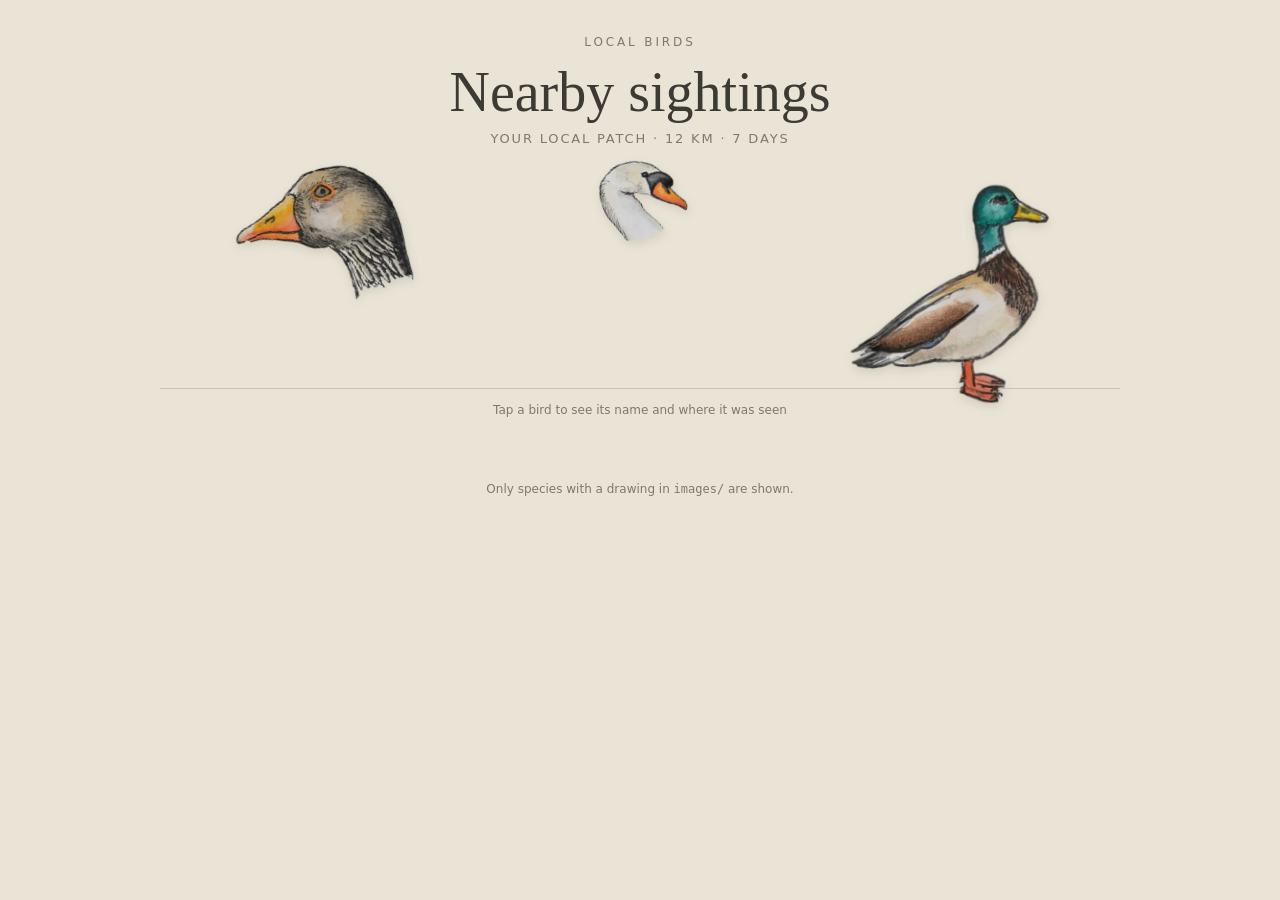
==== illustrations.html @ 3827c10f "update" ====
<!doctype html>
<html lang="en">
<head>
<meta charset="utf-8">
<meta name="viewport" content="width=device-width,initial-scale=1">
<title>Recent Birds — illustrated sightings</title>
<style>
  :root { --paper:#e9e4d6; --ink:#3b3a33; --muted:#7d7a6c; --line:#c9c3b0; }
  * { box-sizing:border-box; }
  body { margin:0; background:var(--paper); color:var(--ink); font-family:Georgia,"Times New Roman",serif; }
  header { text-align:center; padding:36px 16px 4px; }
  .kicker { font:500 12px/1 system-ui,sans-serif; letter-spacing:.24em; text-transform:uppercase; color:var(--muted); }
  h1 { font-weight:400; font-size:clamp(34px,6vw,56px); margin:12px 0 6px; }
  .sub { font:13px/1.4 system-ui,sans-serif; letter-spacing:.14em; text-transform:uppercase; color:var(--muted); }

  /* Height grows with the number of drawings; positions are set by the script */
  .sheet { position:relative; width:min(960px,94vw); margin:18px auto 0; min-height:200px; }
  .sheet button {
    position:absolute; background:none; border:0; padding:0; cursor:pointer;
    transform:translateX(var(--cx,0)) rotate(var(--r)) scaleX(var(--flip));
  }
  .sheet img {
    display:block; width:100%; height:auto; mix-blend-mode:multiply;
    filter:drop-shadow(0 4px 5px rgba(60,50,30,.12));
  }
  .sheet button[aria-pressed="true"] img, .sheet button:focus-visible img {
    filter:drop-shadow(0 0 4px rgba(60,50,30,.5)) drop-shadow(0 4px 5px rgba(60,50,30,.12));
  }

  .caption { width:min(960px,94vw); margin:8px auto 0; min-height:72px; text-align:center; padding:12px 8px; border-top:1px solid var(--line); }
  .caption .name { font-size:20px; }
  .caption .sci { font-style:italic; color:var(--muted); font-size:14px; }
  .caption .meta { font:12px/1.5 system-ui,sans-serif; color:var(--muted); margin-top:4px; }
  .caption .meta b { font-weight:500; color:var(--ink); }
  .caption .hint { font:12px/1.5 system-ui,sans-serif; color:var(--muted); }
  footer { text-align:center; font:12px/1.5 system-ui,sans-serif; color:var(--muted); padding:20px 16px 40px; }
</style>
</head>
<body>
<header>
  <div class="kicker">Local birds</div>
  <h1>Nearby sightings</h1>
  <div class="sub">Your local patch · 12 km · 7 days</div>
</header>

<main class="sheet" id="sheet" aria-live="polite"></main>
<section class="caption" id="caption"><div class="hint" id="hint">Loading sightings…</div></section>

<footer id="foot">Only species with a drawing in <code>images/</code> are shown.</footer>

<script>
// Paths are relative to this page, which sits at the project root. Serve the project (e.g. GitHub Pages or a local server);
// browsers block fetch() for files opened straight from disk.
const DATA_URL = 'data/sightings.json';
const IMG_DIR  = 'images/';
const COLS = 4;          // drawings per row
const ROW_H = 170;       // px between rows

// Show at most SHOW species.
// Order: new species first (first recorded in the last two days), then the longest
// absence before the latest return (absenceDays), then the latest sighting.
const SHOW = 24;
const NEW_WINDOW_MS = 2 * 24 * 60 * 60 * 1000;
const ts = s => Date.parse(String(s || '').replace(' ', 'T'));
function isNew(o) { return !!o.firstSeen && (Date.now() - ts(o.firstSeen)) < NEW_WINDOW_MS; }
function byPriority(a, b) {
  const n = Number(isNew(b)) - Number(isNew(a));
  if (n !== 0) return n;
  const ga = a.absenceDays ?? -1, gb = b.absenceDays ?? -1;   // no recorded absence sorts last
  if (ga !== gb) return gb - ga;
  return String(b.obsDt).localeCompare(String(a.obsDt));
}

const sheet = document.getElementById('sheet');
const caption = document.getElementById('caption');
const hint = document.getElementById('hint');
let active = null;

// Stable pseudo-random number per species, so the layout doesn't reshuffle on reload
function hash(s) { let h = 0; for (const c of s) h = (h * 31 + c.charCodeAt(0)) >>> 0; return h; }

function drawingExists(code) {
  return new Promise(resolve => {
    const im = new Image();
    im.onload = () => resolve(true);
    im.onerror = () => resolve(false);
    im.src = IMG_DIR + code + '.png';
  });
}

async function load() {
  try {
    const res = await fetch(DATA_URL, { cache: 'no-cache' });
    if (!res.ok) throw new Error('sightings returned ' + res.status);
    const data = await res.json();

    // Latest sighting per species
    const obs = (data.observations || []).slice().sort(byPriority);
    const seen = new Set();
    const unique = [];
    for (const o of obs) {
      if (!o.speciesCode || seen.has(o.speciesCode)) continue;
      seen.add(o.speciesCode);
      unique.push(o);
    }

    // Keep only species that have a drawing
    const checks = await Promise.all(unique.map(async o => (await drawingExists(o.speciesCode)) ? o : null));
    const items = checks.filter(Boolean).slice(0, SHOW);
    layout(items);

    hint.textContent = items.length
      ? 'Tap a bird to see its name and where it was seen'
      : 'No drawings yet for these sightings';
  } catch (e) {
    hint.textContent = 'Could not load sightings: ' + e.message;
  }
}

function layout(items) {
  sheet.innerHTML = '';
  const rows = Math.max(1, Math.ceil(items.length / COLS));
  sheet.style.height = (rows * ROW_H + 40) + 'px';

  items.forEach((o, i) => {
    const h = hash(o.speciesCode);
    const row = Math.floor(i / COLS);
    const inRow = Math.min(COLS, items.length - row * COLS);   // items in this row
    const k = i % COLS;                                        // position within the row
    const slot = 100 / inRow;
    const cx = (k + 0.5) * slot;                               // centre of this slot, %
    const jx = (h % 31) - 15;                    // px jitter
    const jy = ((h >> 5) % 41) - 20;             // px jitter
    const w = 20 + ((h >> 10) % 11);             // width as % of the sheet, 20–30
    const r = ((h >> 14) % 17) - 8;              // tilt in degrees
    const flip = (h >> 18) % 2 ? -1 : 1;

    const btn = document.createElement('button');
    btn.type = 'button';
    btn.setAttribute('aria-label', o.comName || o.speciesCode);
    btn.setAttribute('aria-pressed', 'false');
    btn.style.cssText =
      `left:${cx}%;` +
      `top:${row * ROW_H + jy + 20}px;` +
      `width:${w}%;` +
      `--r:${r}deg;--flip:${flip};--cx:-50%;z-index:${i};`;

    const img = document.createElement('img');
    img.src = IMG_DIR + o.speciesCode + '.png';
    img.alt = '';
    btn.append(img);
    btn.onclick = () => show(o, btn);
    sheet.append(btn);
  });
}

function show(o, btn) {
  if (active) active.setAttribute('aria-pressed', 'false');
  active = btn;
  btn.setAttribute('aria-pressed', 'true');
  const when = o.obsDt ? new Date(o.obsDt.replace(' ', 'T')).toLocaleString('en-GB', { day: 'numeric', month: 'short', hour: '2-digit', minute: '2-digit' }) : '';
  caption.innerHTML =
    `<div class="name"></div><div class="sci"></div><div class="meta"><b></b> · <span></span></div>`;
  caption.querySelector('.name').textContent = o.comName || '';
  caption.querySelector('.sci').textContent = o.sciName || '';
  caption.querySelector('.meta b').textContent = (o.locName || '').split(',')[0].trim();
  caption.querySelector('.meta span').textContent = when + (isNew(o) ? ' · new' : '');
}

load();
</script>
</body>
</html>
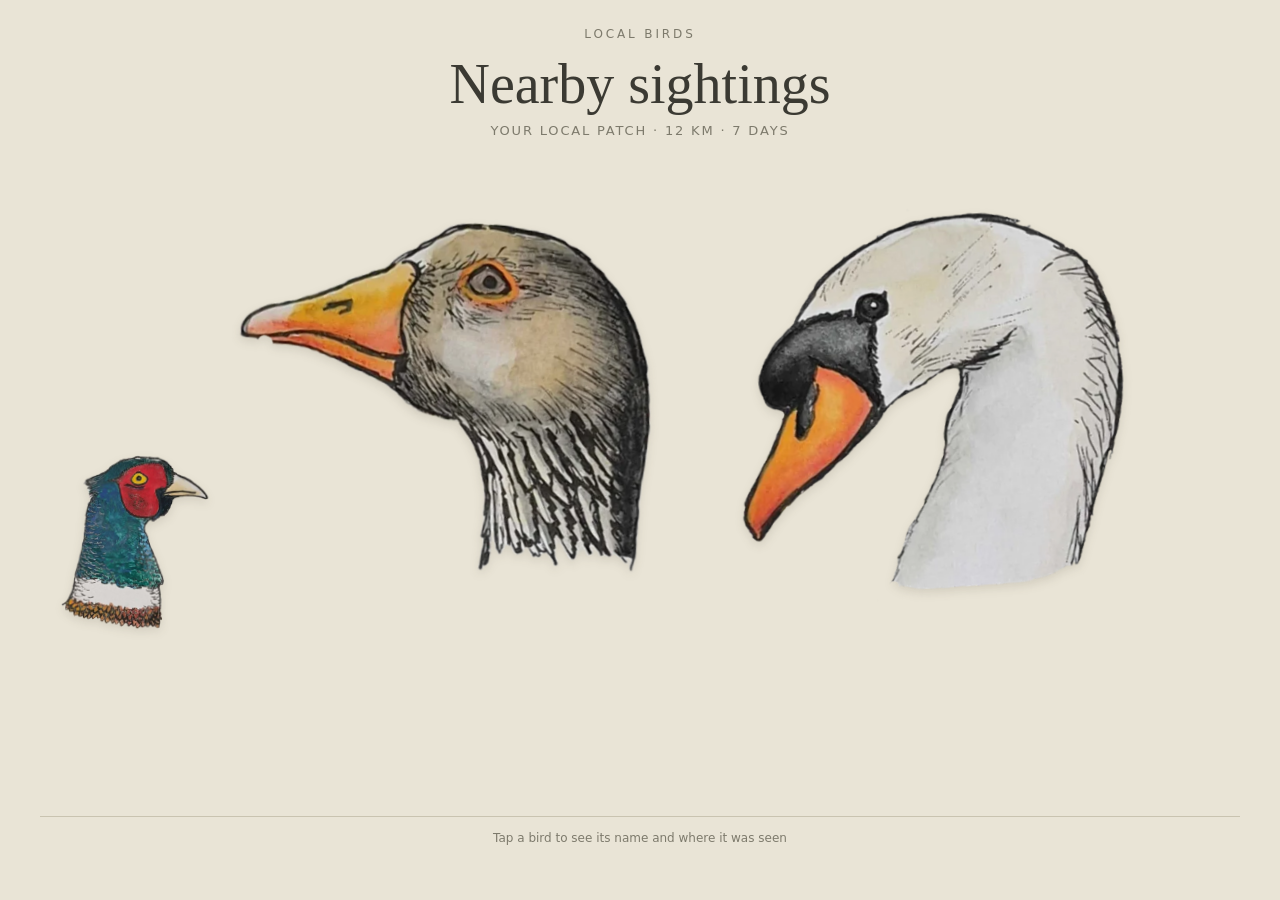
==== commit 458957fe: "clustered illustrations" ====
--- a/illustrations.html
+++ b/illustrations.html
@@ -7,33 +7,41 @@
 <style>
   :root { --paper:#e9e4d6; --ink:#3b3a33; --muted:#7d7a6c; --line:#c9c3b0; }
   * { box-sizing:border-box; }
-  body { margin:0; background:var(--paper); color:var(--ink); font-family:Georgia,"Times New Roman",serif; }
-  header { text-align:center; padding:36px 16px 4px; }
+  html, body { height:100%; }
+  body {
+    margin:0; background:var(--paper); color:var(--ink); font-family:Georgia,"Times New Roman",serif;
+    display:flex; flex-direction:column; min-height:100vh; min-height:100dvh;
+  }
+  header { text-align:center; padding:28px 16px 4px; flex:none; }
   .kicker { font:500 12px/1 system-ui,sans-serif; letter-spacing:.24em; text-transform:uppercase; color:var(--muted); }
   h1 { font-weight:400; font-size:clamp(34px,6vw,56px); margin:12px 0 6px; }
   .sub { font:13px/1.4 system-ui,sans-serif; letter-spacing:.14em; text-transform:uppercase; color:var(--muted); }
 
-  /* Height grows with the number of drawings; positions are set by the script */
-  .sheet { position:relative; width:min(960px,94vw); margin:18px auto 0; min-height:200px; }
+  /* The sheet takes the remaining height and width; the script lays the drawings out to fit it */
+  .sheet { position:relative; flex:1; width:min(1200px,96vw); margin:8px auto 0; min-height:240px; }
   .sheet button {
     position:absolute; background:none; border:0; padding:0; cursor:pointer;
-    transform:translateX(var(--cx,0)) rotate(var(--r)) scaleX(var(--flip));
+    transform:rotate(var(--r)); text-align:center;
   }
   .sheet img {
     display:block; width:100%; height:auto; mix-blend-mode:multiply;
     filter:drop-shadow(0 4px 5px rgba(60,50,30,.12));
-  }
+    transform:scaleX(var(--flip));
+  }
+
   .sheet button[aria-pressed="true"] img, .sheet button:focus-visible img {
     filter:drop-shadow(0 0 4px rgba(60,50,30,.5)) drop-shadow(0 4px 5px rgba(60,50,30,.12));
   }
 
-  .caption { width:min(960px,94vw); margin:8px auto 0; min-height:72px; text-align:center; padding:12px 8px; border-top:1px solid var(--line); }
+  /* Name and link sit at the bottom of the page */
+  .caption { flex:none; width:min(1200px,96vw); margin:0 auto; min-height:84px; text-align:center; padding:12px 8px 18px; border-top:1px solid var(--line); }
   .caption .name { font-size:20px; }
+  .caption .name a { color:inherit; text-decoration:none; border-bottom:1px dotted var(--muted); }
+  .caption .name a:hover { border-bottom-style:solid; }
   .caption .sci { font-style:italic; color:var(--muted); font-size:14px; }
   .caption .meta { font:12px/1.5 system-ui,sans-serif; color:var(--muted); margin-top:4px; }
   .caption .meta b { font-weight:500; color:var(--ink); }
   .caption .hint { font:12px/1.5 system-ui,sans-serif; color:var(--muted); }
-  footer { text-align:center; font:12px/1.5 system-ui,sans-serif; color:var(--muted); padding:20px 16px 40px; }
 </style>
 </head>
 <body>
@@ -46,23 +54,18 @@
 <main class="sheet" id="sheet" aria-live="polite"></main>
 <section class="caption" id="caption"><div class="hint" id="hint">Loading sightings…</div></section>
 
-<footer id="foot">Only species with a drawing in <code>images/</code> are shown.</footer>
-
 <script>
-// Paths are relative to this page, which sits at the project root. Serve the project (e.g. GitHub Pages or a local server);
-// browsers block fetch() for files opened straight from disk.
+// Paths are relative to this page, which sits at the project root. Serve the project
+// (GitHub Pages or a local server); browsers block fetch() for files opened straight from disk.
 const DATA_URL = 'data/sightings.json';
 const IMG_DIR  = 'images/';
-const COLS = 4;          // drawings per row
-const ROW_H = 170;       // px between rows
-
-// Show at most SHOW species.
+const MAX_BIRDS = 24;       // species shown on the page
+
+// Show at most MAX_BIRDS species.
 // Order: new species first (first recorded in the last two days), then the longest
 // absence before the latest return (absenceDays), then the latest sighting.
-const SHOW = 24;
 const NEW_WINDOW_MS = 2 * 24 * 60 * 60 * 1000;
-const ts = s => Date.parse(String(s || '').replace(' ', 'T'));
-function isNew(o) { return !!o.firstSeen && (Date.now() - ts(o.firstSeen)) < NEW_WINDOW_MS; }
+function isNew(o) { return !!o.firstSeen && (Date.now() - Date.parse(String(o.firstSeen).replace(' ', 'T'))) < NEW_WINDOW_MS; }
 function byPriority(a, b) {
   const n = Number(isNew(b)) - Number(isNew(a));
   if (n !== 0) return n;
@@ -74,6 +77,7 @@
 const sheet = document.getElementById('sheet');
 const caption = document.getElementById('caption');
 const hint = document.getElementById('hint');
+let items = [];
 let active = null;
 
 // Stable pseudo-random number per species, so the layout doesn't reshuffle on reload
@@ -84,7 +88,7 @@
     const im = new Image();
     im.onload = () => resolve(true);
     im.onerror = () => resolve(false);
-    im.src = IMG_DIR + code + '.png';
+    im.src = IMG_DIR + code + '.webp';
   });
 }
 
@@ -94,20 +98,17 @@
     if (!res.ok) throw new Error('sightings returned ' + res.status);
     const data = await res.json();
 
-    // Latest sighting per species
-    const obs = (data.observations || []).slice().sort(byPriority);
+    // One entry per species (the job already does this; guard anyway), in priority order
     const seen = new Set();
-    const unique = [];
-    for (const o of obs) {
-      if (!o.speciesCode || seen.has(o.speciesCode)) continue;
-      seen.add(o.speciesCode);
-      unique.push(o);
-    }
-
-    // Keep only species that have a drawing
+    const unique = (data.observations || [])
+      .filter(o => o.speciesCode)
+      .slice().sort(byPriority)
+      .filter(o => !seen.has(o.speciesCode) && seen.add(o.speciesCode));
+
+    // Keep only species that have a drawing, up to MAX_BIRDS
     const checks = await Promise.all(unique.map(async o => (await drawingExists(o.speciesCode)) ? o : null));
-    const items = checks.filter(Boolean).slice(0, SHOW);
-    layout(items);
+    items = checks.filter(Boolean).slice(0, MAX_BIRDS);
+    layout();
 
     hint.textContent = items.length
       ? 'Tap a bird to see its name and where it was seen'
@@ -117,36 +118,63 @@
   }
 }
 
-function layout(items) {
+// Seeded random numbers, so each species always gets the same place for the same window size
+function rng(seed) {
+  let x = seed || 1;
+  return () => { x = (x * 1664525 + 1013904223) >>> 0; return x / 4294967296; };
+}
+
+// Poster layout: birds of varied sizes, scattered with no overlap.
+// Each bird tries many spots; if none is free, it shrinks slightly and tries again.
+function layout() {
   sheet.innerHTML = '';
-  const rows = Math.max(1, Math.ceil(items.length / COLS));
-  sheet.style.height = (rows * ROW_H + 40) + 'px';
+  const n = items.length;
+  if (!n) return;
+  const W = sheet.clientWidth, H = sheet.clientHeight;
+  if (!W || !H) return;
+
+  const margin = 6;
+  const base = Math.sqrt((W * H) / n) * 0.95;      // typical width for an even spread
+  const placed = [];                               // boxes already used: {x, y, w, h}
+  const hits = (x, y, w, h) => placed.some(p =>
+    x < p.x + p.w && x + w > p.x && y < p.y + p.h && y + h > p.y);
 
   items.forEach((o, i) => {
     const h = hash(o.speciesCode);
-    const row = Math.floor(i / COLS);
-    const inRow = Math.min(COLS, items.length - row * COLS);   // items in this row
-    const k = i % COLS;                                        // position within the row
-    const slot = 100 / inRow;
-    const cx = (k + 0.5) * slot;                               // centre of this slot, %
-    const jx = (h % 31) - 15;                    // px jitter
-    const jy = ((h >> 5) % 41) - 20;             // px jitter
-    const w = 20 + ((h >> 10) % 11);             // width as % of the sheet, 20–30
-    const r = ((h >> 14) % 17) - 8;              // tilt in degrees
-    const flip = (h >> 18) % 2 ? -1 : 1;
+    const rand = rng(h);
+    // Size: earlier (newer / longer-absent) birds a little larger, plus natural variation
+    let w = Math.min(base * (i < 3 ? 1.2 : 1) * (0.78 + rand() * 0.45), W * 0.42);
+    const r = (rand() * 14) - 7;                   // tilt, degrees
+    const flip = rand() < 0.5 ? -1 : 1;
+
+    let spot = null;
+    for (let shrink = 0; shrink < 12 && !spot; shrink++) {
+      const boxH = w * 1.35;                       // drawing height, generous estimate so birds never touch
+      const maxX = W - w - margin, maxY = H - boxH - margin;
+      if (maxX <= margin || maxY <= margin) { w *= 0.92; continue; }
+      for (let t = 0; t < 300 && !spot; t++) {
+        const x = margin + rand() * (maxX - margin);
+        const y = margin + rand() * (maxY - margin);
+        if (!hits(x, y, w, boxH)) spot = { x, y, h: boxH };
+      }
+      if (!spot) w *= 0.92;                        // no room at this size: shrink and retry
+    }
+    if (!spot) return;                             // sheet is full; leave the rest off
+    placed.push({ x: spot.x, y: spot.y, w, h: spot.h });
 
     const btn = document.createElement('button');
     btn.type = 'button';
     btn.setAttribute('aria-label', o.comName || o.speciesCode);
     btn.setAttribute('aria-pressed', 'false');
-    btn.style.cssText =
-      `left:${cx}%;` +
-      `top:${row * ROW_H + jy + 20}px;` +
-      `width:${w}%;` +
-      `--r:${r}deg;--flip:${flip};--cx:-50%;z-index:${i};`;
+    btn.style.left = spot.x + 'px';
+    btn.style.top = spot.y + 'px';
+    btn.style.width = w + 'px';
+    btn.style.setProperty('--r', r + 'deg');
+    btn.style.setProperty('--flip', flip);
+    btn.style.zIndex = i;
 
     const img = document.createElement('img');
-    img.src = IMG_DIR + o.speciesCode + '.png';
+    img.src = IMG_DIR + o.speciesCode + '.webp';
     img.alt = '';
     btn.append(img);
     btn.onclick = () => show(o, btn);
@@ -161,13 +189,25 @@
   const when = o.obsDt ? new Date(o.obsDt.replace(' ', 'T')).toLocaleString('en-GB', { day: 'numeric', month: 'short', hour: '2-digit', minute: '2-digit' }) : '';
   caption.innerHTML =
     `<div class="name"></div><div class="sci"></div><div class="meta"><b></b> · <span></span></div>`;
-  caption.querySelector('.name').textContent = o.comName || '';
+  const link = document.createElement('a');
+  link.href = 'https://ebird.org/species/' + encodeURIComponent(o.speciesCode);
+  link.target = '_blank';
+  link.rel = 'noopener noreferrer';
+  link.textContent = o.comName || '';
+  caption.querySelector('.name').append(link);
   caption.querySelector('.sci').textContent = o.sciName || '';
   caption.querySelector('.meta b').textContent = (o.locName || '').split(',')[0].trim();
   caption.querySelector('.meta span').textContent = when + (isNew(o) ? ' · new' : '');
 }
 
+// Re-layout when the window changes shape (rotation, resize)
+let resizeTimer;
+new ResizeObserver(() => {
+  clearTimeout(resizeTimer);
+  resizeTimer = setTimeout(layout, 120);
+}).observe(sheet);
+
 load();
 </script>
 </body>
-</html>
+</html>
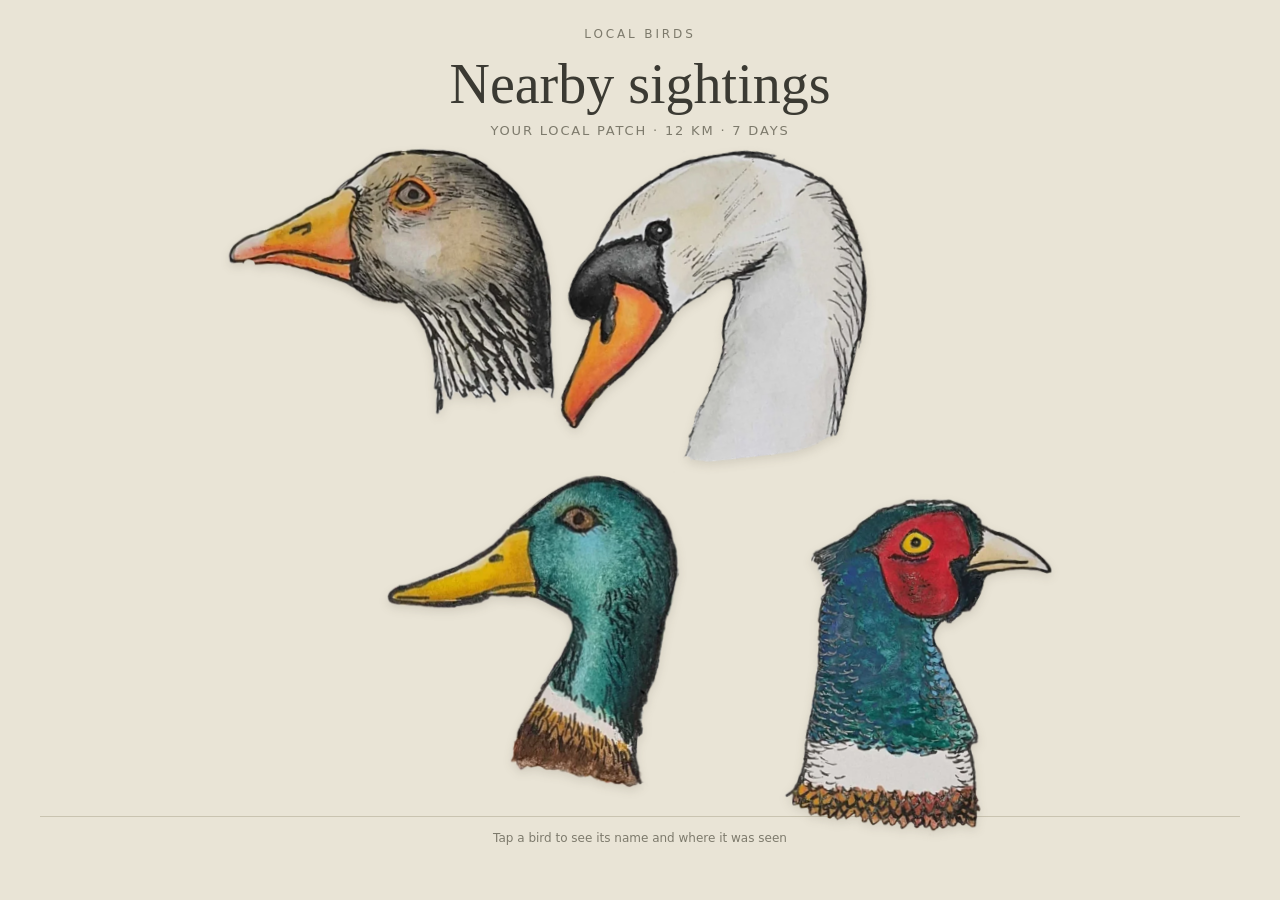
==== commit ba29c01d: "hex grid" ====
--- a/illustrations.html
+++ b/illustrations.html
@@ -124,8 +124,9 @@
   return () => { x = (x * 1664525 + 1013904223) >>> 0; return x / 4294967296; };
 }
 
-// Poster layout: birds of varied sizes, scattered with no overlap.
-// Each bird tries many spots; if none is free, it shrinks slightly and tries again.
+// Hex layout: birds sit on a hexagonal grid (alternate rows offset by half a cell),
+// so they nest like tiles. Each bird is varied in size, tilt and position a little
+// so the sheet still looks hand-placed.
 function layout() {
   sheet.innerHTML = '';
   const n = items.length;
@@ -133,41 +134,39 @@
   const W = sheet.clientWidth, H = sheet.clientHeight;
   if (!W || !H) return;
 
-  const margin = 6;
-  const base = Math.sqrt((W * H) / n) * 0.95;      // typical width for an even spread
-  const placed = [];                               // boxes already used: {x, y, w, h}
-  const hits = (x, y, w, h) => placed.some(p =>
-    x < p.x + p.w && x + w > p.x && y < p.y + p.h && y + h > p.y);
+  const ROW = Math.sqrt(3) / 2;                    // vertical spacing of a hex grid, in cell widths
+  // Pick the row count that makes the grid cell (d) largest for this window
+  let best = { d: 0, rows: 1, cols: n };
+  for (let rows = 1; rows <= n; rows++) {
+    const cols = Math.ceil(n / rows);
+    const d = Math.min(W / (cols + 0.5), H / ((rows - 1) * ROW + 1));
+    if (d > best.d) best = { d, rows, cols };
+  }
+  const { d, rows, cols } = best;
+  const gridW = (cols + 0.5) * d, gridH = ((rows - 1) * ROW + 1) * d;
+  const x0 = (W - gridW) / 2, y0 = (H - gridH) / 2;
 
   items.forEach((o, i) => {
     const h = hash(o.speciesCode);
     const rand = rng(h);
-    // Size: earlier (newer / longer-absent) birds a little larger, plus natural variation
-    let w = Math.min(base * (i < 3 ? 1.2 : 1) * (0.78 + rand() * 0.45), W * 0.42);
+    const row = Math.floor(i / cols);
+    const k = i % cols;
+    const rowCount = Math.min(cols, n - row * cols);
+    const shift = (row % 2) * d / 2;               // offset alternate rows
+    const centreRow = (cols - rowCount) * d / 2;   // centre a short last row
+    // Size varies around the cell; the first few (newest / longest absent) a little larger
+    const w = d * (i < 3 ? 1.02 : 0.9) * (0.9 + rand() * 0.15);
+    const cx = x0 + (k + 0.5) * d + shift + centreRow + (rand() - 0.5) * d * 0.16;
+    const cy = y0 + d / 2 + row * ROW * d + (rand() - 0.5) * d * 0.16;
     const r = (rand() * 14) - 7;                   // tilt, degrees
     const flip = rand() < 0.5 ? -1 : 1;
-
-    let spot = null;
-    for (let shrink = 0; shrink < 12 && !spot; shrink++) {
-      const boxH = w * 1.35;                       // drawing height, generous estimate so birds never touch
-      const maxX = W - w - margin, maxY = H - boxH - margin;
-      if (maxX <= margin || maxY <= margin) { w *= 0.92; continue; }
-      for (let t = 0; t < 300 && !spot; t++) {
-        const x = margin + rand() * (maxX - margin);
-        const y = margin + rand() * (maxY - margin);
-        if (!hits(x, y, w, boxH)) spot = { x, y, h: boxH };
-      }
-      if (!spot) w *= 0.92;                        // no room at this size: shrink and retry
-    }
-    if (!spot) return;                             // sheet is full; leave the rest off
-    placed.push({ x: spot.x, y: spot.y, w, h: spot.h });
 
     const btn = document.createElement('button');
     btn.type = 'button';
     btn.setAttribute('aria-label', o.comName || o.speciesCode);
     btn.setAttribute('aria-pressed', 'false');
-    btn.style.left = spot.x + 'px';
-    btn.style.top = spot.y + 'px';
+    btn.style.left = (cx - w / 2) + 'px';
+    btn.style.top = (cy - w * 0.6) + 'px';         // drawings are about 1.2 times as tall as wide
     btn.style.width = w + 'px';
     btn.style.setProperty('--r', r + 'deg');
     btn.style.setProperty('--flip', flip);
@@ -210,4 +209,4 @@
 load();
 </script>
 </body>
-</html>+</html>
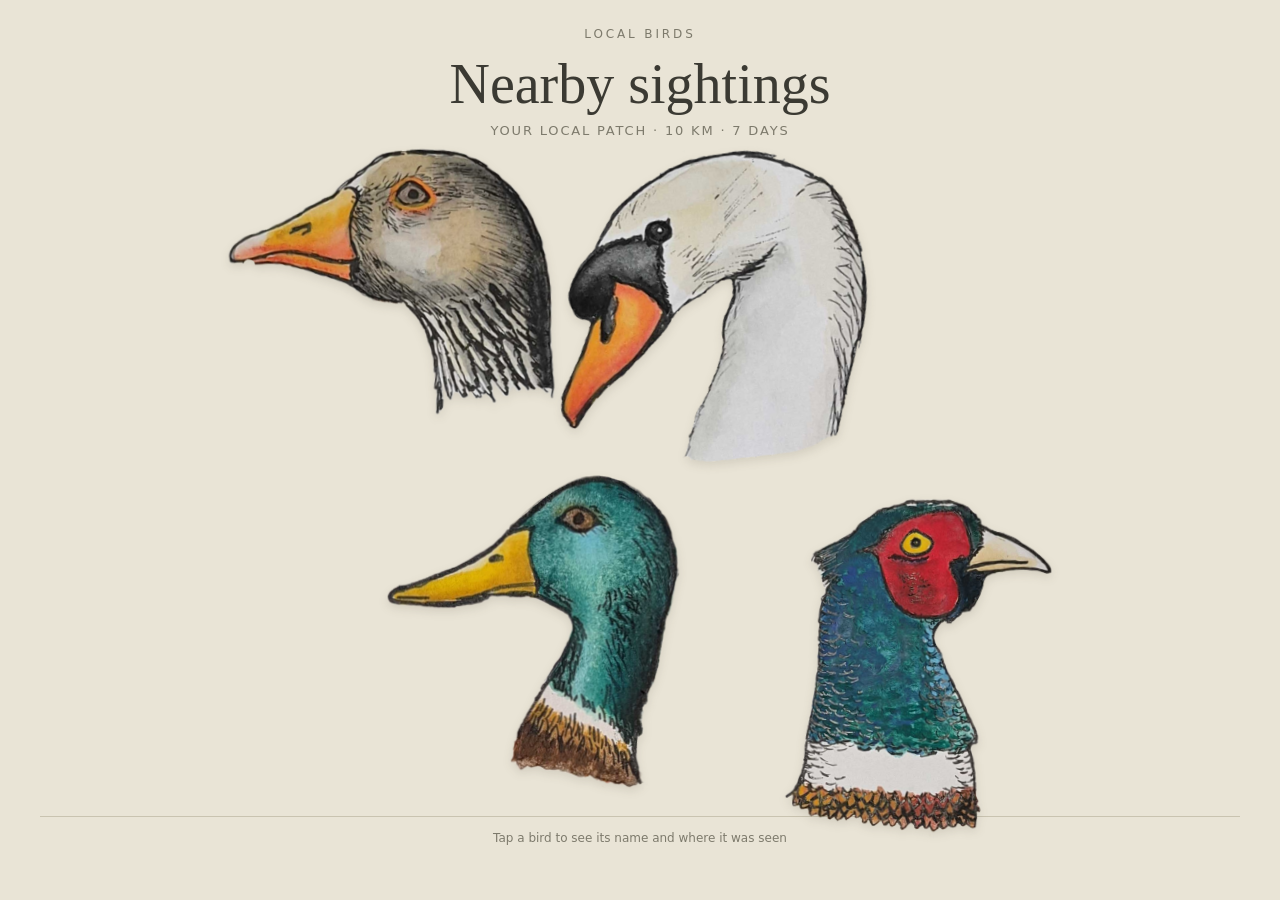
==== commit bb6a2178: "update" ====
--- a/illustrations.html
+++ b/illustrations.html
@@ -48,7 +48,7 @@
 <header>
   <div class="kicker">Local birds</div>
   <h1>Nearby sightings</h1>
-  <div class="sub">Your local patch · 12 km · 7 days</div>
+  <div class="sub">Your local patch · 10 km · 7 days</div>
 </header>
 
 <main class="sheet" id="sheet" aria-live="polite"></main>
@@ -62,15 +62,16 @@
 const MAX_BIRDS = 24;       // species shown on the page
 
 // Show at most MAX_BIRDS species.
-// Order: new species first (first recorded in the last two days), then the longest
-// absence before the latest return (absenceDays), then the latest sighting.
+// Order: no previous sighting first, then the longest gap since the previous sighting
+// (absenceDays), then the latest sighting.
 const NEW_WINDOW_MS = 2 * 24 * 60 * 60 * 1000;
 function isNew(o) { return !!o.firstSeen && (Date.now() - Date.parse(String(o.firstSeen).replace(' ', 'T'))) < NEW_WINDOW_MS; }
 function byPriority(a, b) {
-  const n = Number(isNew(b)) - Number(isNew(a));
-  if (n !== 0) return n;
-  const ga = a.absenceDays ?? -1, gb = b.absenceDays ?? -1;   // no recorded absence sorts last
-  if (ga !== gb) return gb - ga;
+  // No previous sighting (absenceDays null) comes first, then the longest gap since the
+  // previous sighting, then the most recent sighting.
+  const ga = a.absenceDays == null ? Infinity : a.absenceDays;
+  const gb = b.absenceDays == null ? Infinity : b.absenceDays;
+  if (ga !== gb) return gb > ga ? 1 : -1;
   return String(b.obsDt).localeCompare(String(a.obsDt));
 }
 
@@ -88,7 +89,7 @@
     const im = new Image();
     im.onload = () => resolve(true);
     im.onerror = () => resolve(false);
-    im.src = IMG_DIR + code + '.webp';
+    im.src = IMG_DIR + code + '.png';
   });
 }
 
@@ -173,7 +174,7 @@
     btn.style.zIndex = i;
 
     const img = document.createElement('img');
-    img.src = IMG_DIR + o.speciesCode + '.webp';
+    img.src = IMG_DIR + o.speciesCode + '.png';
     img.alt = '';
     btn.append(img);
     btn.onclick = () => show(o, btn);
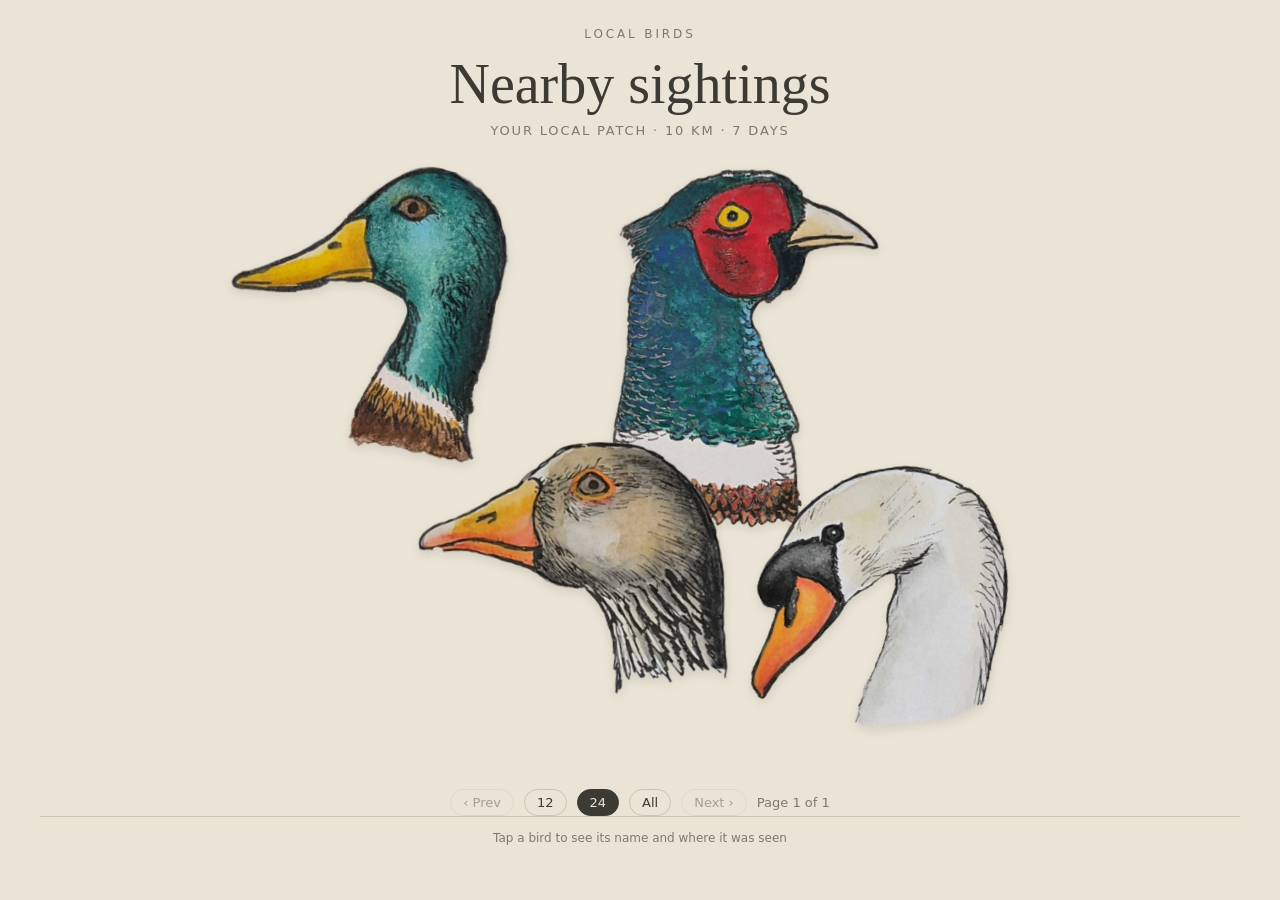
==== commit 6eaa2cfe: "pagination" ====
--- a/illustrations.html
+++ b/illustrations.html
@@ -42,6 +42,12 @@
   .caption .meta { font:12px/1.5 system-ui,sans-serif; color:var(--muted); margin-top:4px; }
   .caption .meta b { font-weight:500; color:var(--ink); }
   .caption .hint { font:12px/1.5 system-ui,sans-serif; color:var(--muted); }
+  .pager { flex:none; display:flex; justify-content:center; align-items:center; gap:10px; flex-wrap:wrap;
+    font:13px/1 system-ui,sans-serif; color:var(--muted); padding:6px 8px 0; }
+  .pager button { background:none; border:1px solid var(--line); border-radius:999px; padding:6px 12px;
+    font:inherit; color:var(--ink); cursor:pointer; }
+  .pager button[aria-pressed="true"] { background:var(--ink); color:var(--paper); border-color:var(--ink); }
+  .pager button:disabled { opacity:.4; cursor:default; }
 </style>
 </head>
 <body>
@@ -52,6 +58,7 @@
 </header>
 
 <main class="sheet" id="sheet" aria-live="polite"></main>
+<nav class="pager" id="pager" aria-label="Pagination"></nav>
 <section class="caption" id="caption"><div class="hint" id="hint">Loading sightings…</div></section>
 
 <script>
@@ -59,9 +66,8 @@
 // (GitHub Pages or a local server); browsers block fetch() for files opened straight from disk.
 const DATA_URL = 'data/sightings.json';
 const IMG_DIR  = 'images/';
-const MAX_BIRDS = 24;       // species shown on the page
-
-// Show at most MAX_BIRDS species.
+
+// Every species with a drawing is ranked here; paging controls how many show at once.
 // Order: no previous sighting first, then the longest gap since the previous sighting
 // (absenceDays), then the latest sighting.
 const NEW_WINDOW_MS = 2 * 24 * 60 * 60 * 1000;
@@ -106,12 +112,12 @@
       .slice().sort(byPriority)
       .filter(o => !seen.has(o.speciesCode) && seen.add(o.speciesCode));
 
-    // Keep only species that have a drawing, up to MAX_BIRDS
+    // Keep every species that has a drawing; paging decides how many show at once
     const checks = await Promise.all(unique.map(async o => (await drawingExists(o.speciesCode)) ? o : null));
-    items = checks.filter(Boolean).slice(0, MAX_BIRDS);
-    layout();
-
-    hint.textContent = items.length
+    allItems = checks.filter(Boolean);
+    render();
+
+    hint.textContent = allItems.length
       ? 'Tap a bird to see its name and where it was seen'
       : 'No drawings yet for these sightings';
   } catch (e) {
@@ -200,6 +206,47 @@
   caption.querySelector('.meta span').textContent = when + (isNew(o) ? ' · new' : '');
 }
 
+// Paging: 12, 24 or all birds per page
+let allItems = [];
+let page = 0;
+let pageSize = 24;                                  // 12, 24 or 'all'
+
+function sizeNow() { return pageSize === 'all' ? Math.max(1, allItems.length) : pageSize; }
+function pageCount() { return Math.max(1, Math.ceil(allItems.length / sizeNow())); }
+
+function render() {
+  page = Math.min(page, pageCount() - 1);
+  const start = page * sizeNow();
+  items = allItems.slice(start, start + sizeNow());
+  active = null;
+  layout();
+  renderPager();
+}
+
+function renderPager() {
+  const nav = document.getElementById('pager');
+  const total = pageCount();
+  nav.innerHTML = '';
+  const add = (label, onClick, { pressed, disabled } = {}) => {
+    const b = document.createElement('button');
+    b.type = 'button';
+    b.textContent = label;
+    b.onclick = onClick;
+    if (pressed !== undefined) b.setAttribute('aria-pressed', String(pressed));
+    if (disabled) b.disabled = true;
+    nav.append(b);
+  };
+  add('‹ Prev', () => { page--; render(); }, { disabled: page === 0 });
+  for (const size of [12, 24, 'all']) {
+    add(size === 'all' ? 'All' : String(size), () => { pageSize = size; page = 0; render(); },
+        { pressed: pageSize === size });
+  }
+  add('Next ›', () => { page++; render(); }, { disabled: page >= total - 1 });
+  const info = document.createElement('span');
+  info.textContent = `Page ${page + 1} of ${total}`;
+  nav.append(info);
+}
+
 // Re-layout when the window changes shape (rotation, resize)
 let resizeTimer;
 new ResizeObserver(() => {
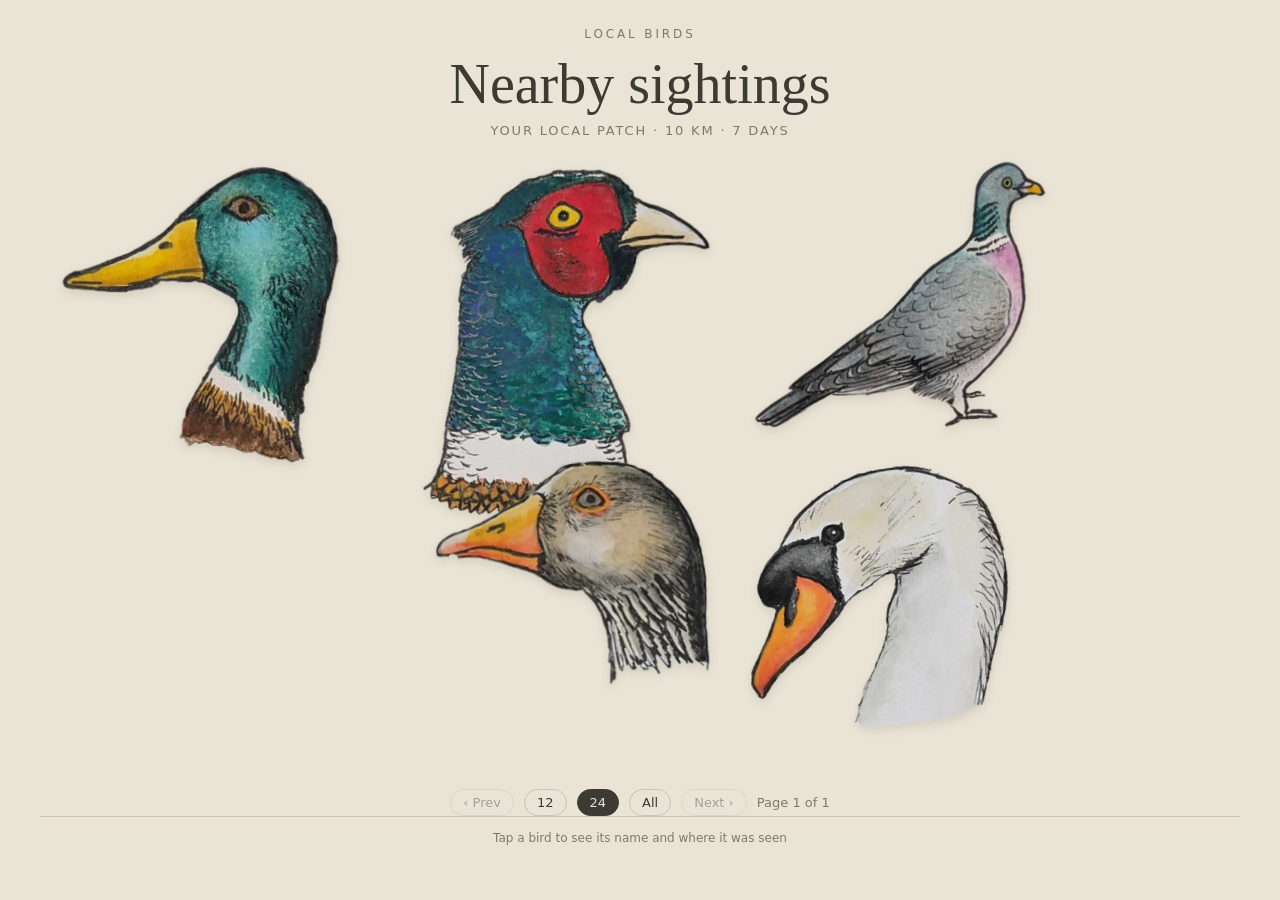
==== commit 8b009c17: "update illustrations.html" ====
--- a/illustrations.html
+++ b/illustrations.html
@@ -95,7 +95,7 @@
     const im = new Image();
     im.onload = () => resolve(true);
     im.onerror = () => resolve(false);
-    im.src = IMG_DIR + code + '.png';
+    im.src = IMG_DIR + code + '.webp';
   });
 }
 
@@ -180,7 +180,7 @@
     btn.style.zIndex = i;
 
     const img = document.createElement('img');
-    img.src = IMG_DIR + o.speciesCode + '.png';
+    img.src = IMG_DIR + o.speciesCode + '.webp';
     img.alt = '';
     btn.append(img);
     btn.onclick = () => show(o, btn);
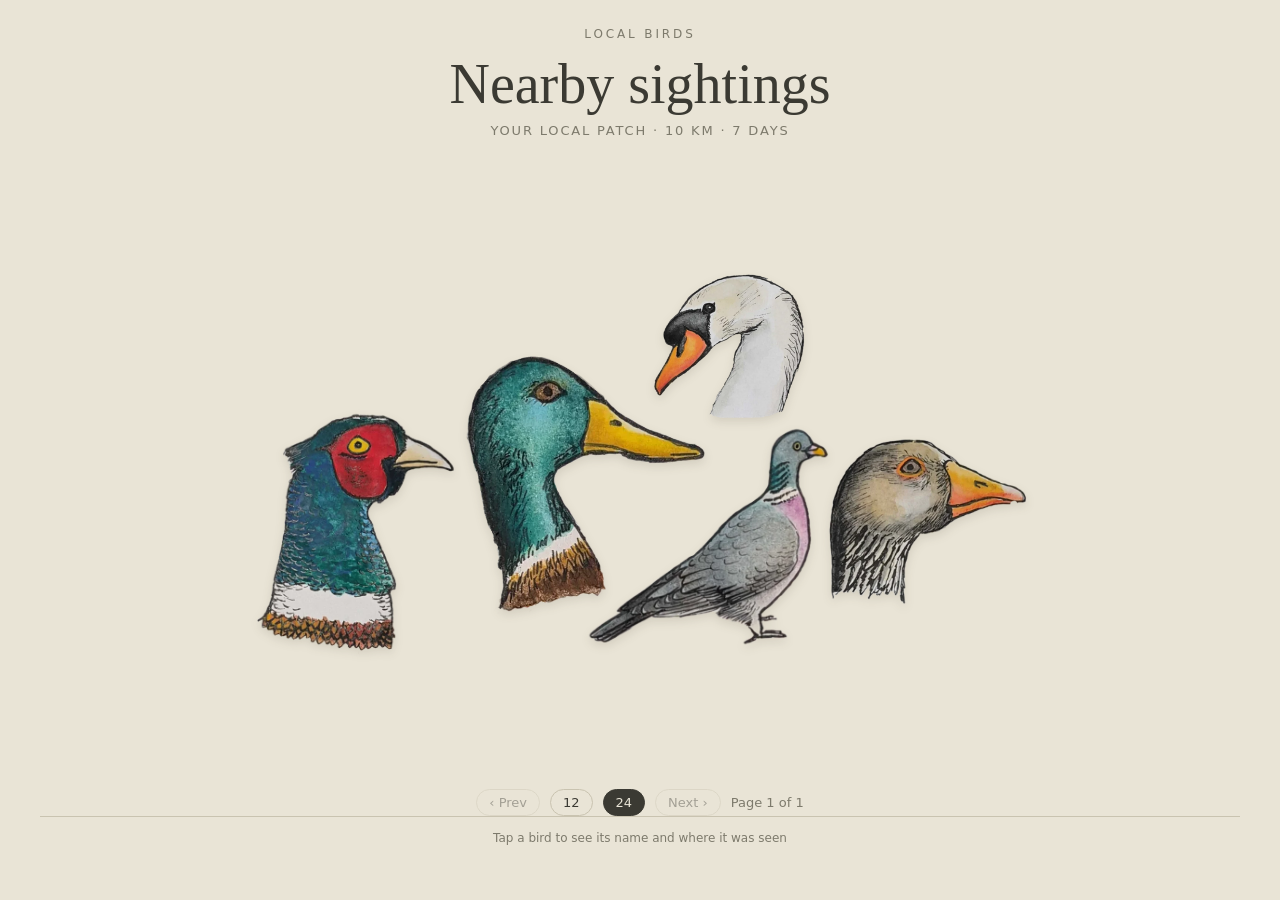
==== commit f72f4be0: "better masking" ====
--- a/illustrations.html
+++ b/illustrations.html
@@ -48,6 +48,8 @@
     font:inherit; color:var(--ink); cursor:pointer; }
   .pager button[aria-pressed="true"] { background:var(--ink); color:var(--paper); border-color:var(--ink); }
   .pager button:disabled { opacity:.4; cursor:default; }
+  .sheet button { transform:none; }
+  .sheet img { transform:none; }
 </style>
 </head>
 <body>
@@ -62,78 +64,211 @@
 <section class="caption" id="caption"><div class="hint" id="hint">Loading sightings…</div></section>
 
 <script>
-// Paths are relative to this page, which sits at the project root. Serve the project
-// (GitHub Pages or a local server); browsers block fetch() for files opened straight from disk.
-const DATA_URL = 'data/sightings.json';
-const IMG_DIR  = 'images/';
-
-// Every species with a drawing is ranked here; paging controls how many show at once.
-// Order: no previous sighting first, then the longest gap since the previous sighting
-// (absenceDays), then the latest sighting.
-const NEW_WINDOW_MS = 2 * 24 * 60 * 60 * 1000;
-function isNew(o) { return !!o.firstSeen && (Date.now() - Date.parse(String(o.firstSeen).replace(' ', 'T'))) < NEW_WINDOW_MS; }
+// Paths are relative to this page, which sits at the project root. Serve the project.
+const DATA_URL  = 'data/sightings.json';
+const MASKS_URL = 'data/masks.json';
+const IMG_DIR   = 'images/';
+const GRID_STRIDE = 4;     // viewport px per occupancy cell (smaller = finer, slower)
+const PAD = 3;             // grid cells of breathing room around each bird
+const ELLIPSE_WIDE = 2.1;  // landscape screens: cluster spreads sideways
+const ELLIPSE_TALL = 1.7;  // narrow screens: cluster spreads vertically
+
+const NEW_WINDOW_MS = 2 * 24 * 60 * 60 * 1000;   // unused by ordering, kept for the caption
+const sheet = document.getElementById('sheet');
+const caption = document.getElementById('caption');
+const hint = document.getElementById('hint');
+
+let masksTable = {};
+const maskCache = {};
+let allItems = [];
+let items = [];
+let pageNo = 0;
+let pageSizeSel = 24;                // 12 or 24
+let active = null;
+
+// Ordering (same as the other page): no previous sighting first, then the longest gap
+// since the previous sighting, then the most recent sighting.
 function byPriority(a, b) {
-  // No previous sighting (absenceDays null) comes first, then the longest gap since the
-  // previous sighting, then the most recent sighting.
   const ga = a.absenceDays == null ? Infinity : a.absenceDays;
   const gb = b.absenceDays == null ? Infinity : b.absenceDays;
   if (ga !== gb) return gb > ga ? 1 : -1;
   return String(b.obsDt).localeCompare(String(a.obsDt));
 }
-
-const sheet = document.getElementById('sheet');
-const caption = document.getElementById('caption');
-const hint = document.getElementById('hint');
-let items = [];
-let active = null;
-
-// Stable pseudo-random number per species, so the layout doesn't reshuffle on reload
-function hash(s) { let h = 0; for (const c of s) h = (h * 31 + c.charCodeAt(0)) >>> 0; return h; }
-
-function drawingExists(code) {
-  return new Promise(resolve => {
-    const im = new Image();
-    im.onload = () => resolve(true);
-    im.onerror = () => resolve(false);
-    im.src = IMG_DIR + code + '.webp';
-  });
+function isNew(o) {
+  return !!o.firstSeen && (Date.now() - Date.parse(String(o.firstSeen).replace(' ', 'T'))) < NEW_WINDOW_MS;
+}
+
+// Decode a 1-bit MSB-first mask into a sparse list of filled cells (same as apt.js loadMask)
+function getMask(code) {
+  if (maskCache[code]) return maskCache[code];
+  const rec = masksTable[code];
+  if (!rec) return null;
+  const bytes = atob(rec.bits);
+  const cells = [];
+  for (let y = 0; y < rec.h; y++) {
+    for (let x = 0; x < rec.w; x++) {
+      const i = y * rec.w + x;
+      if ((bytes.charCodeAt(i >> 3) >> (7 - (i & 7))) & 1) cells.push([x, y]);
+    }
+  }
+  return (maskCache[code] = { w: rec.w, h: rec.h, cells });
 }
 
 async function load() {
   try {
-    const res = await fetch(DATA_URL, { cache: 'no-cache' });
-    if (!res.ok) throw new Error('sightings returned ' + res.status);
-    const data = await res.json();
-
-    // One entry per species (the job already does this; guard anyway), in priority order
+    const [sRes, mRes] = await Promise.all([
+      fetch(DATA_URL, { cache: 'no-cache' }),
+      fetch(MASKS_URL, { cache: 'no-cache' }),
+    ]);
+    if (!sRes.ok) throw new Error('sightings returned ' + sRes.status);
+    if (!mRes.ok) throw new Error('masks returned ' + mRes.status + ' (run scripts/build_masks.py)');
+    const data = await sRes.json();
+    masksTable = await mRes.json();
+
+    // One entry per species, in priority order, keeping only those with a silhouette
     const seen = new Set();
-    const unique = (data.observations || [])
-      .filter(o => o.speciesCode)
+    allItems = (data.observations || [])
+      .filter(o => o.speciesCode && masksTable[o.speciesCode])
       .slice().sort(byPriority)
       .filter(o => !seen.has(o.speciesCode) && seen.add(o.speciesCode));
-
-    // Keep every species that has a drawing; paging decides how many show at once
-    const checks = await Promise.all(unique.map(async o => (await drawingExists(o.speciesCode)) ? o : null));
-    allItems = checks.filter(Boolean);
     render();
-
     hint.textContent = allItems.length
       ? 'Tap a bird to see its name and where it was seen'
-      : 'No drawings yet for these sightings';
+      : 'No silhouettes yet for these sightings';
   } catch (e) {
-    hint.textContent = 'Could not load sightings: ' + e.message;
-  }
-}
-
-// Seeded random numbers, so each species always gets the same place for the same window size
-function rng(seed) {
-  let x = seed || 1;
-  return () => { x = (x * 1664525 + 1013904223) >>> 0; return x / 4294967296; };
-}
-
-// Hex layout: birds sit on a hexagonal grid (alternate rows offset by half a cell),
-// so they nest like tiles. Each bird is varied in size, tilt and position a little
-// so the sheet still looks hand-placed.
+    hint.textContent = 'Could not load: ' + e.message;
+  }
+}
+
+// ---- Paging (12 / 24 / all) ----
+function sizeNow() { return pageSizeSel; }
+function pageCount() { return Math.max(1, Math.ceil(allItems.length / sizeNow())); }
+function render() {
+  pageNo = Math.min(pageNo, pageCount() - 1);
+  const start = pageNo * sizeNow();
+  items = allItems.slice(start, start + sizeNow());
+  active = null;
+  layout();
+  renderPager();
+}
+function renderPager() {
+  const nav = document.getElementById('pager');
+  const total = pageCount();
+  nav.innerHTML = '';
+  const add = (label, onClick, { pressed, disabled } = {}) => {
+    const b = document.createElement('button');
+    b.type = 'button';
+    b.textContent = label;
+    b.onclick = onClick;
+    if (pressed !== undefined) b.setAttribute('aria-pressed', String(pressed));
+    if (disabled) b.disabled = true;
+    nav.append(b);
+  };
+  add('‹ Prev', () => { pageNo--; render(); }, { disabled: pageNo === 0 });
+  for (const size of [12, 24]) {
+    add(String(size), () => { pageSizeSel = size; pageNo = 0; render(); },
+        { pressed: pageSizeSel === size });
+  }
+  add('Next ›', () => { pageNo++; render(); }, { disabled: pageNo >= total - 1 });
+  const info = document.createElement('span');
+  info.textContent = `Page ${pageNo + 1} of ${total}`;
+  nav.append(info);
+}
+
+// ---- Silhouette packing (after apt.js maskPack, without label boxes) ----
+function maskPack(tiles, W, H, xBias, yBias, pad) {
+  const GW = Math.ceil(W / GRID_STRIDE) + 2;
+  const GH = Math.ceil(H / GRID_STRIDE) + 2;
+  const grid = new Uint8Array(GW * GH);
+
+  function cellRange(t, tx, ty, c) {
+    const sx = t.fullW / t.mask.w, sy = t.fullH / t.mask.h;
+    let x0 = Math.floor((tx + c[0] * sx) / GRID_STRIDE);
+    let y0 = Math.floor((ty + c[1] * sy) / GRID_STRIDE);
+    let x1 = Math.floor((tx + (c[0] + 1) * sx) / GRID_STRIDE);
+    let y1 = Math.floor((ty + (c[1] + 1) * sy) / GRID_STRIDE);
+    if (x0 < 0) x0 = 0; if (y0 < 0) y0 = 0;
+    if (x1 >= GW) x1 = GW - 1; if (y1 >= GH) y1 = GH - 1;
+    return [x0, y0, x1, y1];
+  }
+  function collides(t, tx, ty) {
+    const cells = t.mask.cells;
+    for (let i = 0; i < cells.length; i++) {
+      const r = cellRange(t, tx, ty, cells[i]);
+      for (let gy = r[1]; gy <= r[3]; gy++) {
+        const off = gy * GW;
+        for (let gx = r[0]; gx <= r[2]; gx++) if (grid[off + gx]) return true;
+      }
+    }
+    return false;
+  }
+  function stamp(t, tx, ty) {
+    const cells = t.mask.cells;
+    for (let i = 0; i < cells.length; i++) {
+      const r = cellRange(t, tx, ty, cells[i]);
+      // Dilate by `pad` so neighbours keep an even gap; collides() stays unpadded
+      let gy0 = Math.max(0, r[1] - pad), gy1 = Math.min(GH - 1, r[3] + pad);
+      let gx0 = Math.max(0, r[0] - pad), gx1 = Math.min(GW - 1, r[2] + pad);
+      for (let gy = gy0; gy <= gy1; gy++) {
+        const off = gy * GW;
+        for (let gx = gx0; gx <= gx1; gx++) grid[off + gx] = 1;
+      }
+    }
+  }
+  function offGrid(t, tx, ty) {
+    return tx < 0 || ty < 0 || tx + t.fullW > W || ty + t.fullH > H;
+  }
+
+  const cx = W / 2, cy = H / 2;
+  tiles.sort((a, b) => (b.fullW * b.fullH) - (a.fullW * a.fullH));
+  const placed = [];
+  let seed = 0x9E3779B9;                       // seeded so the layout is stable across resizes
+  const rand = () => { seed = (seed * 16807) % 2147483647; return seed / 2147483647; };
+
+  for (let i = 0; i < tiles.length; i++) {
+    const t = tiles[i];
+    if (i === 0) {
+      t.x = cx - t.fullW / 2; t.y = cy - t.fullH / 2;
+      stamp(t, t.x, t.y); placed.push(t);
+      continue;
+    }
+    // Centre of mass of what is placed, so the cluster grows around itself
+    let comX = 0, comY = 0, comW = 0;
+    placed.forEach(p => {
+      if (p.x < -1000) return;
+      const a = p.fullW * p.fullH;
+      comX += (p.x + p.fullW / 2) * a; comY += (p.y + p.fullH / 2) * a; comW += a;
+    });
+    if (comW) { comX /= comW; comY /= comW; } else { comX = cx; comY = cy; }
+
+    let best = null, bestCost = Infinity, foundRing = -1;
+    const step = Math.max(GRID_STRIDE, Math.min(t.fullW, t.fullH) * 0.05);
+    const maxR = Math.max(W, H);
+    const phase = rand() * Math.PI * 2;
+    for (let r = 0; r <= maxR; r += step) {
+      if (foundRing >= 0 && r > foundRing + step * 2) break;
+      const samples = Math.max(36, Math.floor(r / 1.6));
+      for (let k = 0; k < samples; k++) {
+        const theta = phase + (k / samples) * Math.PI * 2;
+        const px = cx + r * xBias * Math.cos(theta) - t.fullW / 2;
+        const py = cy + r * yBias * Math.sin(theta) - t.fullH / 2;
+        if (offGrid(t, px, py)) continue;
+        if (collides(t, px, py)) continue;
+        const dxx = px + t.fullW / 2 - comX, dyy = py + t.fullH / 2 - comY;
+        const cost = Math.hypot(dxx / xBias, dyy / yBias) + rand() * step * 0.5;
+        if (cost < bestCost) { bestCost = cost; best = { x: px, y: py }; }
+      }
+      if (best && foundRing < 0) foundRing = r;
+    }
+    if (best) {
+      t.x = best.x; t.y = best.y; stamp(t, best.x, best.y); placed.push(t);
+    } else {
+      t.x = -99999; t.y = -99999; placed.push(t);          // no room: left off the sheet
+    }
+  }
+  return placed;
+}
+
 function layout() {
   sheet.innerHTML = '';
   const n = items.length;
@@ -141,49 +276,63 @@
   const W = sheet.clientWidth, H = sheet.clientHeight;
   if (!W || !H) return;
 
-  const ROW = Math.sqrt(3) / 2;                    // vertical spacing of a hex grid, in cell widths
-  // Pick the row count that makes the grid cell (d) largest for this window
-  let best = { d: 0, rows: 1, cols: n };
-  for (let rows = 1; rows <= n; rows++) {
-    const cols = Math.ceil(n / rows);
-    const d = Math.min(W / (cols + 0.5), H / ((rows - 1) * ROW + 1));
-    if (d > best.d) best = { d, rows, cols };
-  }
-  const { d, rows, cols } = best;
-  const gridW = (cols + 0.5) * d, gridH = ((rows - 1) * ROW + 1) * d;
-  const x0 = (W - gridW) / 2, y0 = (H - gridH) / 2;
-
-  items.forEach((o, i) => {
-    const h = hash(o.speciesCode);
-    const rand = rng(h);
-    const row = Math.floor(i / cols);
-    const k = i % cols;
-    const rowCount = Math.min(cols, n - row * cols);
-    const shift = (row % 2) * d / 2;               // offset alternate rows
-    const centreRow = (cols - rowCount) * d / 2;   // centre a short last row
-    // Size varies around the cell; the first few (newest / longest absent) a little larger
-    const w = d * (i < 3 ? 1.02 : 0.9) * (0.9 + rand() * 0.15);
-    const cx = x0 + (k + 0.5) * d + shift + centreRow + (rand() - 0.5) * d * 0.16;
-    const cy = y0 + d / 2 + row * ROW * d + (rand() - 0.5) * d * 0.16;
-    const r = (rand() * 14) - 7;                   // tilt, degrees
-    const flip = rand() < 0.5 ? -1 : 1;
-
+  const narrow = W <= 700;
+  const frac = n <= 4 ? 0.46 : n <= 12 ? 0.40 : n <= 24 ? 0.34 : 0.28;   // share of the sheet to fill
+  const minFrac = n <= 8 ? 0.01 : n <= 20 ? 0.0075 : 0.0055;
+  const vpArea = W * H, budget = vpArea * frac, minArea = vpArea * minFrac;
+
+  // Earlier in the ranking = larger; the scale runs from 3x down to 1x
+  const tiles = items.map((o, i) => ({
+    o, mask: getMask(o.speciesCode),
+    score: 1 + 2 * (n - 1 - i) / Math.max(1, n - 1),
+  }));
+  const sum = tiles.reduce((a, t) => a + t.score, 0);
+  tiles.forEach(t => {
+    t.mask = t.mask;
+    t.ar = t.mask.w / t.mask.h;
+    t.area = Math.max(minArea, budget * t.score / sum);
+    t.fullW = Math.sqrt(t.area * t.ar);
+    t.fullH = t.fullW / t.ar;
+  });
+
+  const xBias = narrow ? 1 : ELLIPSE_WIDE;
+  const yBias = narrow ? ELLIPSE_TALL : 1;
+  const pad = narrow ? Math.max(1, PAD - 1) : PAD;
+
+  // Pack, then shrink and repack until every bird is on the sheet (up to 10 rounds)
+  let placed = [];
+  for (let attempt = 0; attempt < 10; attempt++) {
+    placed = maskPack(tiles, W, H, xBias, yBias, pad);
+    const off = placed.some(t => t.x < -1000 || t.x < 0 || t.y < 0 ||
+                                 t.x + t.fullW > W || t.y + t.fullH > H);
+    if (!off) break;
+    tiles.forEach(t => { t.fullW *= 0.92; t.fullH *= 0.92; });
+  }
+
+  // Centre the cluster on the sheet
+  const visible = placed.filter(t => t.x > -1000);
+  if (visible.length) {
+    const minX = Math.min(...visible.map(t => t.x)), maxX = Math.max(...visible.map(t => t.x + t.fullW));
+    const minY = Math.min(...visible.map(t => t.y)), maxY = Math.max(...visible.map(t => t.y + t.fullH));
+    const dx = (W - (maxX - minX)) / 2 - minX, dy = (H - (maxY - minY)) / 2 - minY;
+    visible.forEach(t => { t.x += dx; t.y += dy; });
+  }
+
+  placed.forEach((t, i) => {
+    if (t.x < -1000) return;
     const btn = document.createElement('button');
     btn.type = 'button';
-    btn.setAttribute('aria-label', o.comName || o.speciesCode);
+    btn.setAttribute('aria-label', t.o.comName || t.o.speciesCode);
     btn.setAttribute('aria-pressed', 'false');
-    btn.style.left = (cx - w / 2) + 'px';
-    btn.style.top = (cy - w * 0.6) + 'px';         // drawings are about 1.2 times as tall as wide
-    btn.style.width = w + 'px';
-    btn.style.setProperty('--r', r + 'deg');
-    btn.style.setProperty('--flip', flip);
+    btn.style.left = t.x + 'px';
+    btn.style.top = t.y + 'px';
+    btn.style.width = t.fullW + 'px';
     btn.style.zIndex = i;
-
     const img = document.createElement('img');
-    img.src = IMG_DIR + o.speciesCode + '.webp';
+    img.src = IMG_DIR + t.o.speciesCode + '.webp';
     img.alt = '';
     btn.append(img);
-    btn.onclick = () => show(o, btn);
+    btn.onclick = () => show(t.o, btn);
     sheet.append(btn);
   });
 }
@@ -206,48 +355,6 @@
   caption.querySelector('.meta span').textContent = when + (isNew(o) ? ' · new' : '');
 }
 
-// Paging: 12, 24 or all birds per page
-let allItems = [];
-let page = 0;
-let pageSize = 24;                                  // 12, 24 or 'all'
-
-function sizeNow() { return pageSize === 'all' ? Math.max(1, allItems.length) : pageSize; }
-function pageCount() { return Math.max(1, Math.ceil(allItems.length / sizeNow())); }
-
-function render() {
-  page = Math.min(page, pageCount() - 1);
-  const start = page * sizeNow();
-  items = allItems.slice(start, start + sizeNow());
-  active = null;
-  layout();
-  renderPager();
-}
-
-function renderPager() {
-  const nav = document.getElementById('pager');
-  const total = pageCount();
-  nav.innerHTML = '';
-  const add = (label, onClick, { pressed, disabled } = {}) => {
-    const b = document.createElement('button');
-    b.type = 'button';
-    b.textContent = label;
-    b.onclick = onClick;
-    if (pressed !== undefined) b.setAttribute('aria-pressed', String(pressed));
-    if (disabled) b.disabled = true;
-    nav.append(b);
-  };
-  add('‹ Prev', () => { page--; render(); }, { disabled: page === 0 });
-  for (const size of [12, 24, 'all']) {
-    add(size === 'all' ? 'All' : String(size), () => { pageSize = size; page = 0; render(); },
-        { pressed: pageSize === size });
-  }
-  add('Next ›', () => { page++; render(); }, { disabled: page >= total - 1 });
-  const info = document.createElement('span');
-  info.textContent = `Page ${page + 1} of ${total}`;
-  nav.append(info);
-}
-
-// Re-layout when the window changes shape (rotation, resize)
 let resizeTimer;
 new ResizeObserver(() => {
   clearTimeout(resizeTimer);
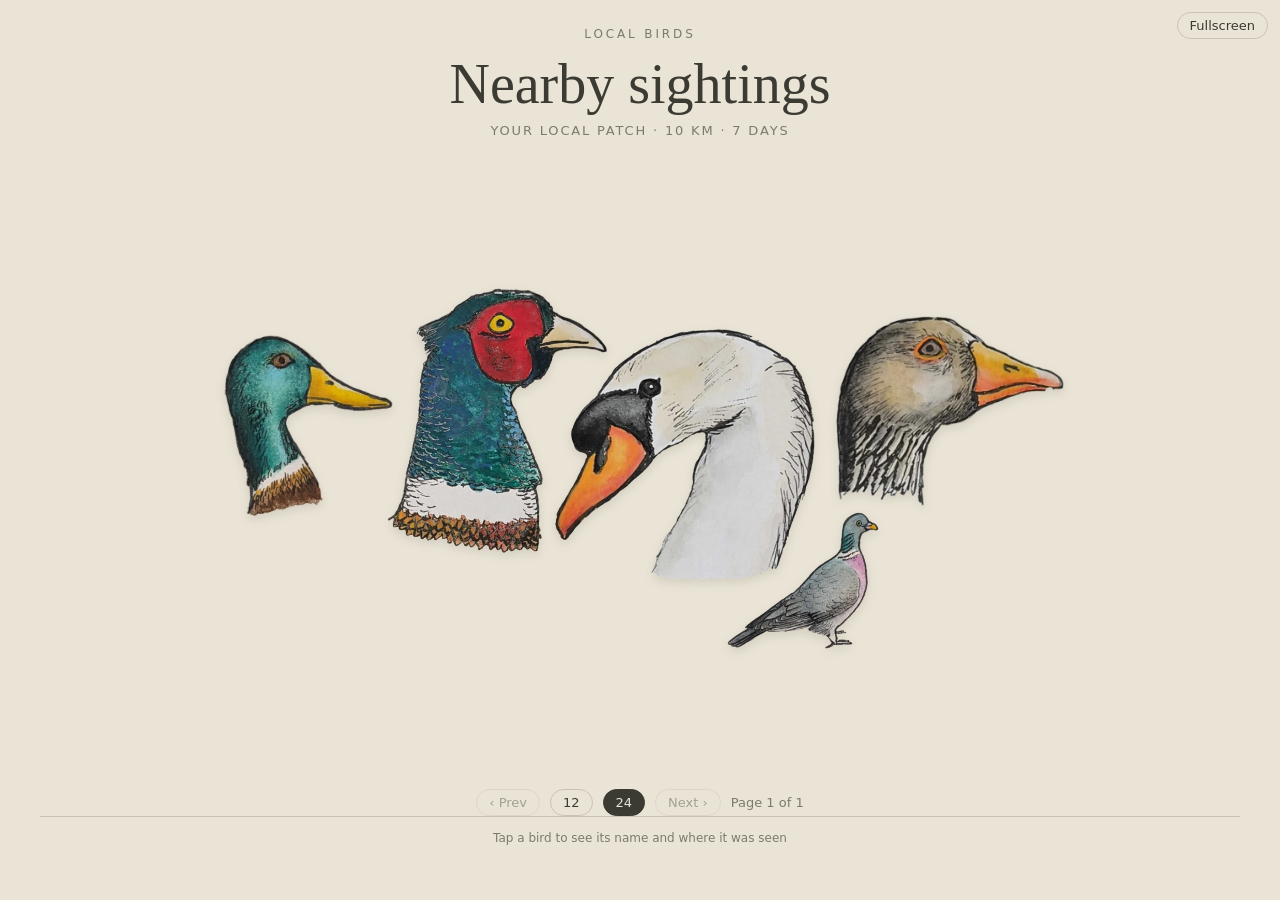
==== commit d7068504: "fullscreen poster mode" ====
--- a/illustrations.html
+++ b/illustrations.html
@@ -50,6 +50,13 @@
   .pager button:disabled { opacity:.4; cursor:default; }
   .sheet button { transform:none; }
   .sheet img { transform:none; }
+  header { position:relative; }
+  .fsbtn { position:absolute; top:12px; right:12px; background:none; border:1px solid var(--line);
+    border-radius:999px; padding:6px 12px; font:13px/1 system-ui,sans-serif; color:var(--ink); cursor:pointer; }
+  /* Fullscreen: header text, button and paging hidden; drawings take the freed space */
+  body.fs header, body.fs .fsbtn, body.fs .pager { display:none; }
+  body.fs .sheet { width:100vw; margin:0; min-height:0; }
+  body.fs .caption { margin-bottom:env(safe-area-inset-bottom, 0px); }
 </style>
 </head>
 <body>
@@ -57,6 +64,7 @@
   <div class="kicker">Local birds</div>
   <h1>Nearby sightings</h1>
   <div class="sub">Your local patch · 10 km · 7 days</div>
+  <button class="fsbtn" id="fsbtn" type="button">Fullscreen</button>
 </header>
 
 <main class="sheet" id="sheet" aria-live="polite"></main>
@@ -141,7 +149,7 @@
 }
 
 // ---- Paging (12 / 24 / all) ----
-function sizeNow() { return pageSizeSel; }
+function sizeNow() { return fsMode ? (window.innerWidth <= 700 ? 12 : 24) : pageSizeSel; }
 function pageCount() { return Math.max(1, Math.ceil(allItems.length / sizeNow())); }
 function render() {
   pageNo = Math.min(pageNo, pageCount() - 1);
@@ -355,13 +363,34 @@
   caption.querySelector('.meta span').textContent = when + (isNew(o) ? ' · new' : '');
 }
 
+// Fullscreen mode
+let fsMode = false;
+const fsBtn = document.getElementById('fsbtn');
+const canFullscreen = !!document.documentElement.requestFullscreen;
+if (!canFullscreen) fsBtn.hidden = true;            // no Fullscreen API (e.g. some iOS browsers)
+
+function setFs(on) {
+  fsMode = on;
+  document.body.classList.toggle('fs', on);
+  active = null;
+  render();
+}
+fsBtn.onclick = async () => {
+  setFs(true);
+  try { await document.documentElement.requestFullscreen(); }
+  catch (e) { setFs(false); }                       // refused: stay in the normal layout
+};
+document.addEventListener('fullscreenchange', () => {
+  if (!document.fullscreenElement && fsMode) setFs(false);   // Esc or browser exit
+});
+
 let resizeTimer;
 new ResizeObserver(() => {
   clearTimeout(resizeTimer);
-  resizeTimer = setTimeout(layout, 120);
+  resizeTimer = setTimeout(() => (fsMode ? render() : layout()), 120);
 }).observe(sheet);
 
 load();
 </script>
 </body>
-</html>
+</html>
